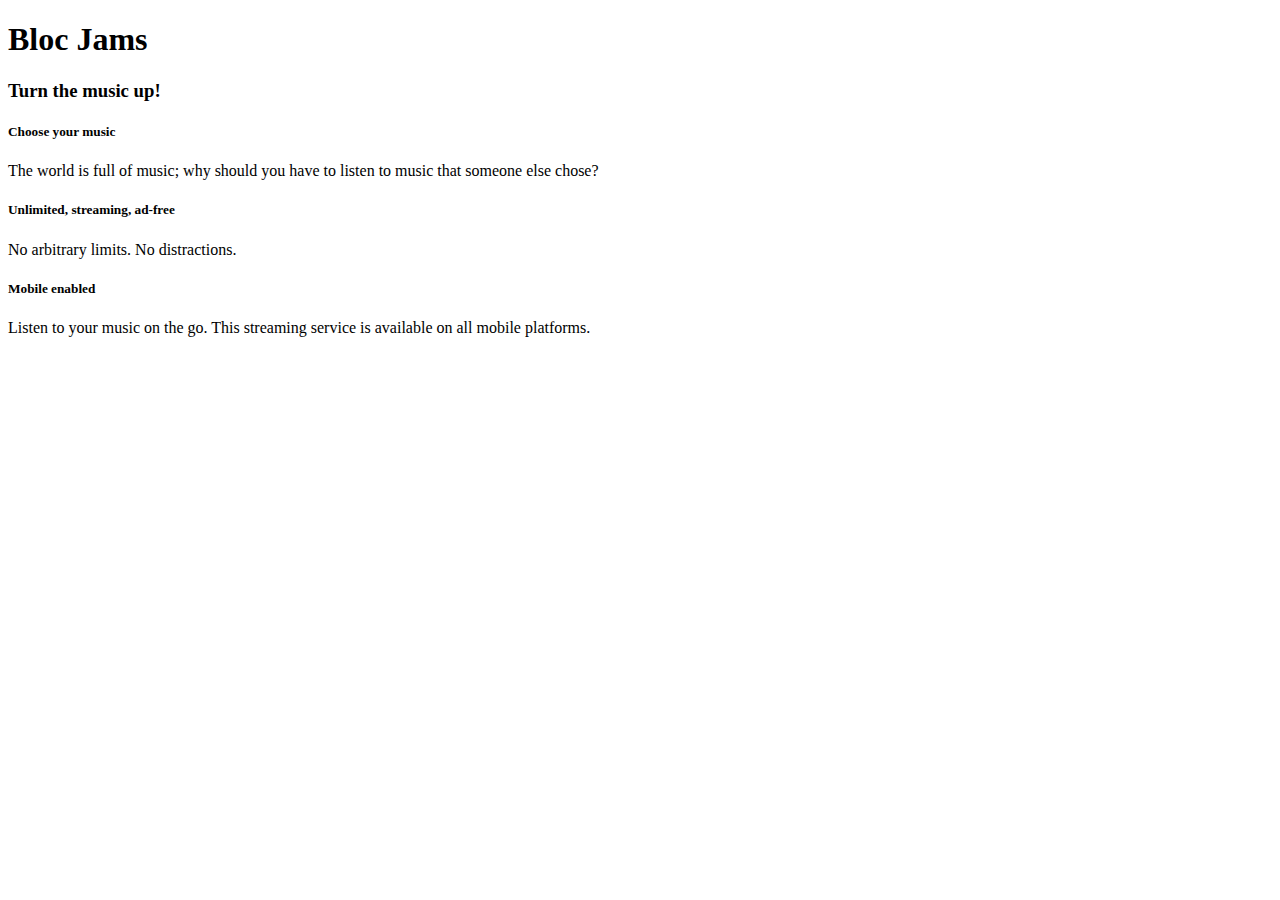
==== index.html @ e2db45c7 "Checkpoint 6" ====
<!DOCTYPE html>
 <html>
     <head>
         <title>Bloc Jams</title>
     </head>
     <body>
         <nav> <!-- navigation bar -->
         </nav>
         <section> <!-- hero content -->
             <h1>Bloc Jams</h1>
             <h3>Turn the music up!</h3>
         </section>
         <section> <!-- selling points -->
             <div>
                 <h5>Choose your music</h5>
                 <p>The world is full of music; why should you have to listen to music that someone else chose?</p>
             </div>
             <div>
                 <h5>Unlimited, streaming, ad-free</h5>
                 <p>No arbitrary limits. No distractions.</p>
             </div>
             <div>
                 <h5>Mobile enabled</h5>
                 <p>Listen to your music on the go. This streaming service is available on all mobile platforms.</p>
             </div>
         </section>
     </body>
 </html>
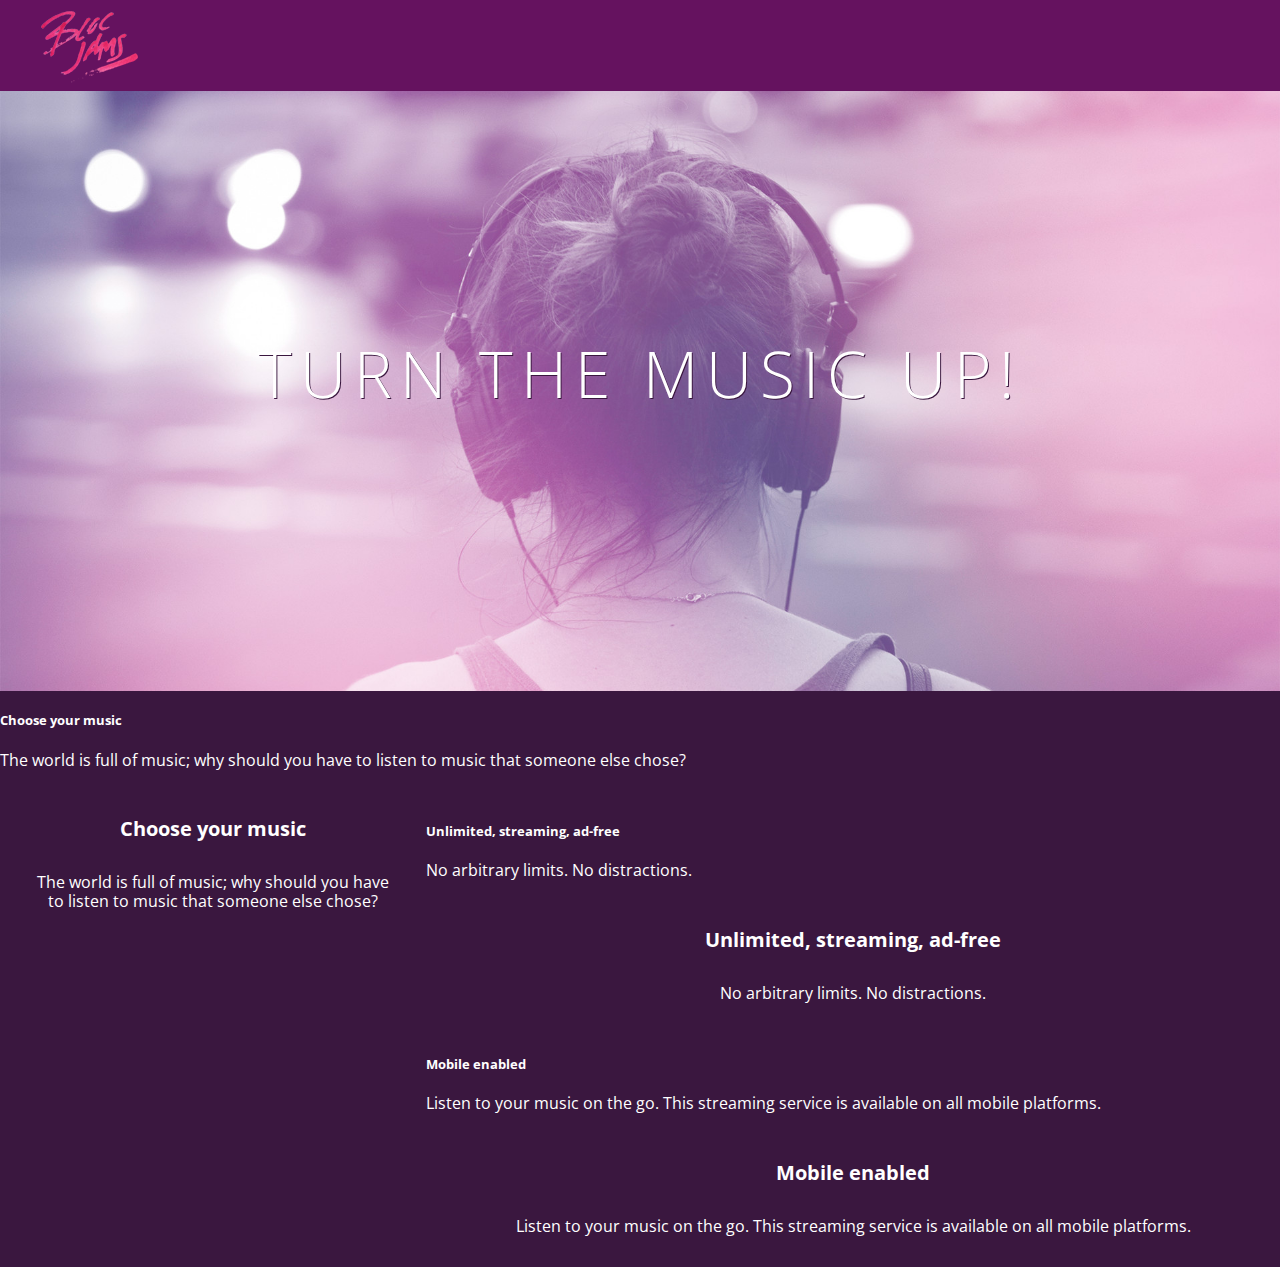
==== commit f6f3431d: "Progress" ====
--- a/index.html
+++ b/index.html
@@ -1,4 +1,25 @@
-<!DOCTYPE html>
+<head>
+    <title>Bloc Jams</title>
+    <link rel="stylesheet" type="text/css" href="styles/normalize.css">
+</head>
+
+<head>
+    <title>Bloc Jams</title>
+    <link rel="stylesheet" type="text/css" href="http://fonts.googleapis.com/css?family=Open+Sans:400,800,600,700,300">
+    <link rel="stylesheet" type="text/css" href="http://code.ionicframework.com/ionicons/2.0.1/css/ionicons.min.css">
+    <link rel="stylesheet" type="text/css" href="styles/normalize.css">
+    <link rel="stylesheet" type="text/css" href="styles/main.css">
+</head>
+
+</head>
+     <body>
+     <body class="landing">
+         <nav> <!-- nav bar -->
+         <nav class="navbar"> <!-- nav bar -->
+             <img src="assets/images/bloc_jams_logo.png" alt="bloc jams logo" class="logo">
+         </nav>
+
+
  <html>
      <head>
          <title>Bloc Jams</title>
@@ -7,22 +28,42 @@
          <nav> <!-- navigation bar -->
          </nav>
          <section> <!-- hero content -->
-             <h1>Bloc Jams</h1>
-             <h3>Turn the music up!</h3>
+         <section class="hero-content"> <!-- hero content -->
+             <h1 class="hero-title">Turn the music up!</h1>
          </section>
          <section> <!-- selling points -->
-             <div>
-                 <h5>Choose your music</h5>
-                 <p>The world is full of music; why should you have to listen to music that someone else chose?</p>
-             </div>
-             <div>
-                 <h5>Unlimited, streaming, ad-free</h5>
-                 <p>No arbitrary limits. No distractions.</p>
-             </div>
-             <div>
-                 <h5>Mobile enabled</h5>
-                 <p>Listen to your music on the go. This streaming service is available on all mobile platforms.</p>
-             </div>
-         </section>
+           <div>
+               <h5>Choose your music</h5>
+               <p>The world is full of music; why should you have to listen to music that someone else chose?</p>
+       <section class="selling-points"> <!-- selling points -->
+           <div class="point">
+               <span class="ion-music-note"></span>
+               <h5 class="point-title">Choose your music</h5>
+               <p class="point-description">The world is full of music; why should you have to listen to music that someone else chose?</p>
+           </div>
+           <div>
+               <h5>Unlimited, streaming, ad-free</h5>
+               <p>No arbitrary limits. No distractions.</p>
+           <div class="point">
+               <span class="ion-radio-waves"></span>
+               <h5 class="point-title">Unlimited, streaming, ad-free</h5>
+               <p class="point-description">No arbitrary limits. No distractions.</p>
+           </div>
+           <div>
+               <h5>Mobile enabled</h5>
+               <p>Listen to your music on the go. This streaming service is available on all mobile platforms.</p>
+           <div class="point">
+               <span class="ion-iphone"></span>
+               <h5 class="point-title">Mobile enabled</h5>
+               <p class="point-description">Listen to your music on the go. This streaming service is available on all mobile platforms.</p>
+           </div>
+         </div>
      </body>
- </html>
+     <head>
+         <title>Bloc Jams</title>
+         <meta name="viewport" content="width=device-width, initial-scale=1">
+         <link rel="stylesheet" type="text/css" href="http://fonts.googleapis.com/css?family=Open+Sans:400,800,600,700,300">
+         <link rel="stylesheet" type="text/css" href="http://code.ionicframework.com/ionicons/2.0.1/css/ionicons.min.css">
+         <link rel="stylesheet" type="text/css" href="styles/normalize.css">
+         <link rel="stylesheet" type="text/css" href="styles/main.css">
+     </head>
--- a/styles/main.css
+++ b/styles/main.css
@@ -0,0 +1,82 @@
+*, *::before, *::after {
+    -moz-box-sizing: border-box;
+    -webkit-box-sizing: border-box;
+    box-sizing: border-box;
+}
+html {
+     height: 100%; /* makes sure our HTML takes up 100% of the browser window */
+     font-size: 100%;
+ }
+
+ body {
+     font-family: 'Open Sans'; /* sets our font to the "Open Sans" typeface */
+     color: white;             /* sets the text color to white */
+     min-height: 100%;         /* says the height of the body must be, at minimum, 100% of the window */
+ }
+
+ body.landing {
+     background-color: rgb(58,23,63); /* sets the background color to an RGB value (see below) */
+ }
+ body.landing {
+      background-color: rgb(58,23,63);
+  }
+
+  .navbar {
+      padding: 0.5rem;
+      background-color: rgb(101,18,95);
+  }
+
+  .navbar .logo {
+      position: relative; /* positioning will be explained in a resource */
+      left: 2rem;
+  }
+  .hero-content {
+       position: relative; /* positioning will be explained in a resource */
+       min-height: 600px;  /* hero content element must be _at least_ 600 pixels */
+       background-image: url(../assets/images/bloc_jams_bg.jpg);
+       background-repeat: no-repeat;
+       background-position: center center;
+       background-size: cover;
+   }
+   .hero-content .hero-title {
+       position: absolute;             /* positioning will be explained in a resource */
+       top: 40%;                       /* positioning will be explained in a resource */
+       -webkit-transform: translateY(-50%);
+       -moz-transform: translateY(-50%);
+       -ms-transform: translateY(-50%);
+       transform: translateY(-50%);
+       width: 100%;                    /* makes sure the title inhabits the full width of its container */
+       text-align: center;             /* aligns text in the horizontal center of the element */
+       font-size: 4rem;                /* specifies the size of the font in root em units */
+       font-weight: 300;               /* makes the font thinner or lighter weight */
+       text-transform: uppercase;      /* transforms the text to be all uppercase lettering */
+       letter-spacing: 0.5rem;         /* puts 0.5 root ems worth of space between each letter */
+       text-shadow: 1px 1px 0px rgb(58,23,63); /* creates a shadow underneath the text for readability over the image */
+   }
+   .selling-points {
+       position: relative;
+       display: table;
+       width: 100%;
+       -webkit-box-sizing: border-box;
+       -moz-box-sizing: border-box;
+       box-sizing: border-box; /* we'll explain this in a resource */
+   }
+
+   .point {
+       display: table-cell;
+       position: relative;
+       width: 33.3%;
+       padding: 2rem;
+       text-align: center;
+   }
+
+   .point .point-title {
+       font-size: 1.25rem;
+   }
+
+   .ion-music-note,
+   .ion-radio-waves,
+   .ion-iphone {
+       color: rgb(233,50,117);
+       font-size: 5rem;
+   }
--- a/styles/main.css
+++ b/styles/main.css
@@ -0,0 +1,82 @@
+*, *::before, *::after {
+    -moz-box-sizing: border-box;
+    -webkit-box-sizing: border-box;
+    box-sizing: border-box;
+}
+html {
+     height: 100%; /* makes sure our HTML takes up 100% of the browser window */
+     font-size: 100%;
+ }
+
+ body {
+     font-family: 'Open Sans'; /* sets our font to the "Open Sans" typeface */
+     color: white;             /* sets the text color to white */
+     min-height: 100%;         /* says the height of the body must be, at minimum, 100% of the window */
+ }
+
+ body.landing {
+     background-color: rgb(58,23,63); /* sets the background color to an RGB value (see below) */
+ }
+ body.landing {
+      background-color: rgb(58,23,63);
+  }
+
+  .navbar {
+      padding: 0.5rem;
+      background-color: rgb(101,18,95);
+  }
+
+  .navbar .logo {
+      position: relative; /* positioning will be explained in a resource */
+      left: 2rem;
+  }
+  .hero-content {
+       position: relative; /* positioning will be explained in a resource */
+       min-height: 600px;  /* hero content element must be _at least_ 600 pixels */
+       background-image: url(../assets/images/bloc_jams_bg.jpg);
+       background-repeat: no-repeat;
+       background-position: center center;
+       background-size: cover;
+   }
+   .hero-content .hero-title {
+       position: absolute;             /* positioning will be explained in a resource */
+       top: 40%;                       /* positioning will be explained in a resource */
+       -webkit-transform: translateY(-50%);
+       -moz-transform: translateY(-50%);
+       -ms-transform: translateY(-50%);
+       transform: translateY(-50%);
+       width: 100%;                    /* makes sure the title inhabits the full width of its container */
+       text-align: center;             /* aligns text in the horizontal center of the element */
+       font-size: 4rem;                /* specifies the size of the font in root em units */
+       font-weight: 300;               /* makes the font thinner or lighter weight */
+       text-transform: uppercase;      /* transforms the text to be all uppercase lettering */
+       letter-spacing: 0.5rem;         /* puts 0.5 root ems worth of space between each letter */
+       text-shadow: 1px 1px 0px rgb(58,23,63); /* creates a shadow underneath the text for readability over the image */
+   }
+   .selling-points {
+       position: relative;
+       display: table;
+       width: 100%;
+       -webkit-box-sizing: border-box;
+       -moz-box-sizing: border-box;
+       box-sizing: border-box; /* we'll explain this in a resource */
+   }
+
+   .point {
+       display: table-cell;
+       position: relative;
+       width: 33.3%;
+       padding: 2rem;
+       text-align: center;
+   }
+
+   .point .point-title {
+       font-size: 1.25rem;
+   }
+
+   .ion-music-note,
+   .ion-radio-waves,
+   .ion-iphone {
+       color: rgb(233,50,117);
+       font-size: 5rem;
+   }
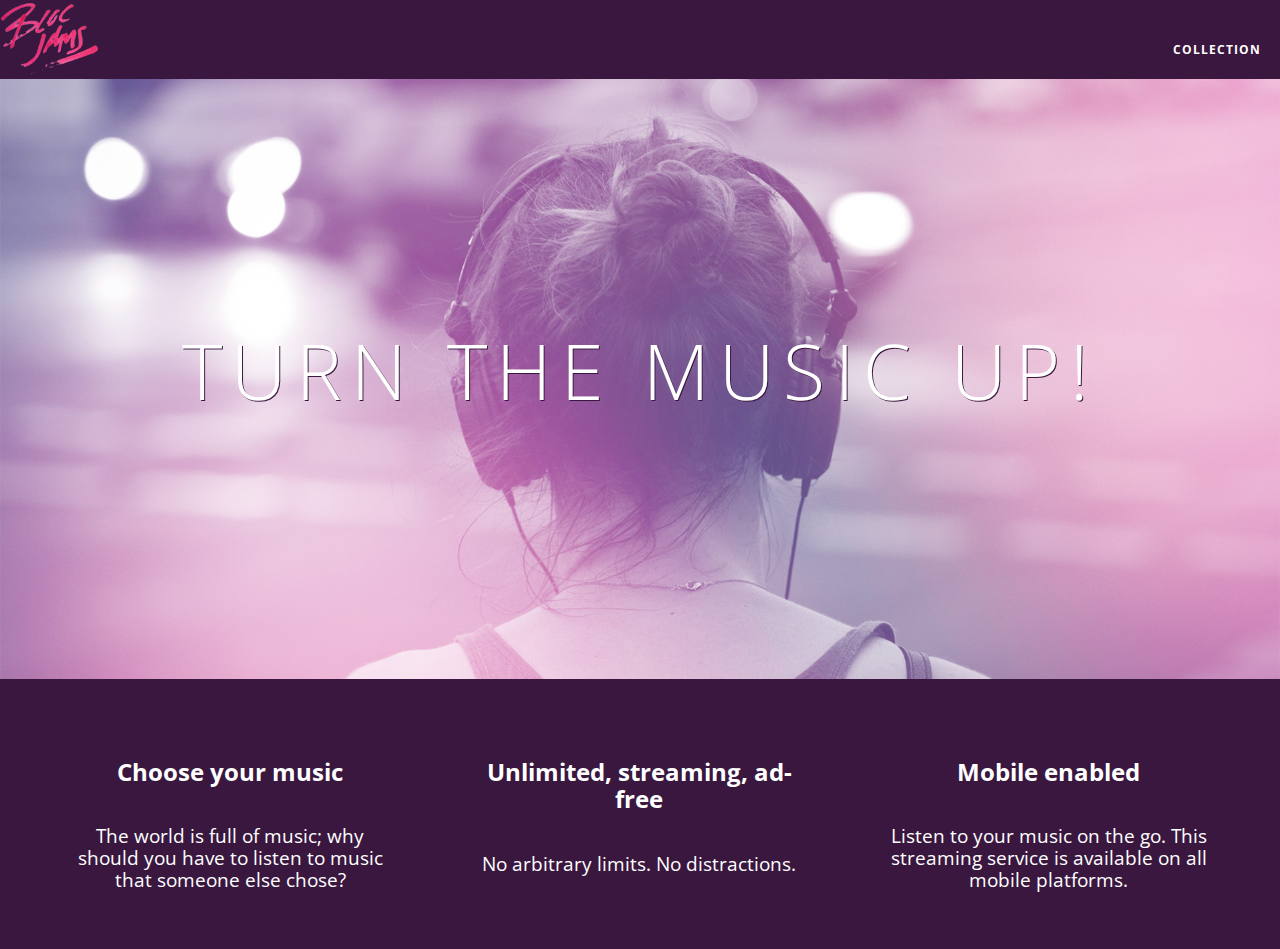
==== commit 7f6bdeaa: "Assignment 9 completed" ====
--- a/index.html
+++ b/index.html
@@ -1,69 +1,49 @@
-<head>
-    <title>Bloc Jams</title>
-    <link rel="stylesheet" type="text/css" href="styles/normalize.css">
-</head>
+<!DOCTYPE html>
+<html>
+    <head>
+        <title>Bloc Jams</title>
+    </head>
+    <body class="landing">
+        <nav class="navbar"> <!-- nav bar -->
+            <a href="index.html" class="logo">
+                <img src="assets/images/bloc_jams_logo.png" alt="bloc jams logo">
+            </a>
+            <div class="links-container">
+                <a href="collection.html" class="navbar-link">collection</a>
+            </div>
+        </nav>
+        <section class="hero-content"> <!-- hero content -->
+            <h1 class="hero-title">Turn the music up!</h1>
+        </section>
+        <section class="selling-points container"> <!-- selling points -->
+            <div class="point column third">
+                <span class="ion-music-note"></span>
+                <h5 class="point-title">Choose your music</h5>
+                <p class="point-description">The world is full of music; why should you have to listen to music that someone else chose?</p>
+            </div>
+            <div class="point column third">
+                <span class="ion-radio-waves"></span>
+                <h5 class="point-title">Unlimited, streaming, ad-free</h5>
+                <p class="point-description">No arbitrary limits. No distractions.</p>
+            </div>
+            <div class="point column third">
+                <span class="ion-iphone"></span>
+                <h5 class="point-title">Mobile enabled</h5>
+                <p class="point-description">Listen to your music on the go. This streaming service is available on all mobile platforms.</p>
+            </div>
+        </section>
+    </body>
+</html>
+
+
+
 
 <head>
     <title>Bloc Jams</title>
+    <meta name="viewport" content="width=device-width, initial-scale=1">
     <link rel="stylesheet" type="text/css" href="http://fonts.googleapis.com/css?family=Open+Sans:400,800,600,700,300">
     <link rel="stylesheet" type="text/css" href="http://code.ionicframework.com/ionicons/2.0.1/css/ionicons.min.css">
     <link rel="stylesheet" type="text/css" href="styles/normalize.css">
     <link rel="stylesheet" type="text/css" href="styles/main.css">
+    <link rel="stylesheet" type="text/css" href="styles/landing.css">
 </head>
-
-</head>
-     <body>
-     <body class="landing">
-         <nav> <!-- nav bar -->
-         <nav class="navbar"> <!-- nav bar -->
-             <img src="assets/images/bloc_jams_logo.png" alt="bloc jams logo" class="logo">
-         </nav>
-
-
- <html>
-     <head>
-         <title>Bloc Jams</title>
-     </head>
-     <body>
-         <nav> <!-- navigation bar -->
-         </nav>
-         <section> <!-- hero content -->
-         <section class="hero-content"> <!-- hero content -->
-             <h1 class="hero-title">Turn the music up!</h1>
-         </section>
-         <section> <!-- selling points -->
-           <div>
-               <h5>Choose your music</h5>
-               <p>The world is full of music; why should you have to listen to music that someone else chose?</p>
-       <section class="selling-points"> <!-- selling points -->
-           <div class="point">
-               <span class="ion-music-note"></span>
-               <h5 class="point-title">Choose your music</h5>
-               <p class="point-description">The world is full of music; why should you have to listen to music that someone else chose?</p>
-           </div>
-           <div>
-               <h5>Unlimited, streaming, ad-free</h5>
-               <p>No arbitrary limits. No distractions.</p>
-           <div class="point">
-               <span class="ion-radio-waves"></span>
-               <h5 class="point-title">Unlimited, streaming, ad-free</h5>
-               <p class="point-description">No arbitrary limits. No distractions.</p>
-           </div>
-           <div>
-               <h5>Mobile enabled</h5>
-               <p>Listen to your music on the go. This streaming service is available on all mobile platforms.</p>
-           <div class="point">
-               <span class="ion-iphone"></span>
-               <h5 class="point-title">Mobile enabled</h5>
-               <p class="point-description">Listen to your music on the go. This streaming service is available on all mobile platforms.</p>
-           </div>
-         </div>
-     </body>
-     <head>
-         <title>Bloc Jams</title>
-         <meta name="viewport" content="width=device-width, initial-scale=1">
-         <link rel="stylesheet" type="text/css" href="http://fonts.googleapis.com/css?family=Open+Sans:400,800,600,700,300">
-         <link rel="stylesheet" type="text/css" href="http://code.ionicframework.com/ionicons/2.0.1/css/ionicons.min.css">
-         <link rel="stylesheet" type="text/css" href="styles/normalize.css">
-         <link rel="stylesheet" type="text/css" href="styles/main.css">
-     </head>
--- a/styles/main.css
+++ b/styles/main.css
@@ -4,79 +4,151 @@
     box-sizing: border-box;
 }
 html {
-     height: 100%; /* makes sure our HTML takes up 100% of the browser window */
-     font-size: 100%;
+    height: 100%; /* makes sure our HTML takes up 100% of the browser window */
+    font-size: 100%;
+}
+
+body {
+    font-family: 'Open Sans'; /* sets our font to the "Open Sans" typeface */
+    color: white;             /* sets the text color to white */
+    min-height: 100%;         /* says the height of the body must be, at minimum, 100% of the window */
+}
+
+body.landing {
+    background-color: rgb(58,23,63); /* sets the background color to an RGB value (see below) */
+}
+
+.navbar
+    position: relative;
+    padding: 0.5rem;
+    /* #1 */
+    background-color: rgba(101,18,95,0.5);
+    /* #2 */
+    z-index: 1;
  }
 
- body {
-     font-family: 'Open Sans'; /* sets our font to the "Open Sans" typeface */
-     color: white;             /* sets the text color to white */
-     min-height: 100%;         /* says the height of the body must be, at minimum, 100% of the window */
+ .navbar .logo {
+     position: relative; /* positioning will be explained in a resource */
+     left: 2rem;
+     cursor: pointer;  /* produces the finger-pointer icon when you hover over the logo */
+}
+
+.navbar .links-container {
+    display: table;
+    position: absolute;
+    top: 0;
+    right: 0;
+    height: 100px;
+    color: white;
+    /* #3 */
+    text-decoration: none;
+}
+
+.links-container .navbar-link {
+    display: table-cell;
+    position: relative;
+    height: 100%;
+    padding-left: 1rem;
+    padding-right: 1rem;
+    /* #4 */
+    vertical-align: middle;
+     color: white;
+     font-size: 0.625rem;
+     letter-spacing: 0.05rem;
+     font-weight: 700;
+     text-transform: uppercase;
+     /* #3 */
+     text-decoration: none;
+     cursor: pointer;
+ }
+  /* #5 */
+.links-container .navbar-link:hover {
+     color: rgb(233,50,117);
+}
+
+.links-container .navbar-link:active {
+     background-color: white;
+}
+
+ }
+ .hero-content {
+     position: relative; /* positioning will be explained in a resource */
+     min-height: 600px;  /* hero content element must be _at least_ 600 pixels */
+     background-image: url(../assets/images/bloc_jams_bg.jpg);
+     background-repeat: no-repeat;
+     background-position: center center;
+     background-size: cover;
  }
 
- body.landing {
-     background-color: rgb(58,23,63); /* sets the background color to an RGB value (see below) */
- }
- body.landing {
-      background-color: rgb(58,23,63);
-  }
+ .hero-content .hero-title {
+    position: absolute;             /* positioning will be explained in a resource */
+    top: 40%;                       /* positioning will be explained in a resource */
+    -webkit-transform: translateY(-50%);
+    -moz-transform: translateY(-50%);
+    -ms-transform: translateY(-50%);
+    transform: translateY(-50%);
+    width: 100%;                    /* makes sure the title inhabits the full width of its container */
+    text-align: center;             /* aligns text in the horizontal center of the element */
+    font-size: 4rem;                /* specifies the size of the font in root em units */
+    font-weight: 300;               /* makes the font thinner or lighter weight */
+    text-transform: uppercase;      /* transforms the text to be all uppercase lettering */
+    letter-spacing: 0.5rem;         /* puts 0.5 root ems worth of space between each letter */
+    text-shadow: 1px 1px 0px rgb(58,23,63); /* creates a shadow underneath the text for readability over the image */
+}
+.selling-points {
+    position: relative;
+    display: table;
+    width: 100%;
+    -webkit-box-sizing: border-box;
+    -moz-box-sizing: border-box;
+    box-sizing: border-box; /* we'll explain this in a resource */
+}
 
-  .navbar {
-      padding: 0.5rem;
-      background-color: rgb(101,18,95);
-  }
+.point {
+    display: table-cell;
+    position: relative;
+    width: 33.3%;
+    padding: 2rem;
+    text-align: center;
+}
 
-  .navbar .logo {
-      position: relative; /* positioning will be explained in a resource */
-      left: 2rem;
-  }
-  .hero-content {
-       position: relative; /* positioning will be explained in a resource */
-       min-height: 600px;  /* hero content element must be _at least_ 600 pixels */
-       background-image: url(../assets/images/bloc_jams_bg.jpg);
-       background-repeat: no-repeat;
-       background-position: center center;
-       background-size: cover;
-   }
-   .hero-content .hero-title {
-       position: absolute;             /* positioning will be explained in a resource */
-       top: 40%;                       /* positioning will be explained in a resource */
-       -webkit-transform: translateY(-50%);
-       -moz-transform: translateY(-50%);
-       -ms-transform: translateY(-50%);
-       transform: translateY(-50%);
-       width: 100%;                    /* makes sure the title inhabits the full width of its container */
-       text-align: center;             /* aligns text in the horizontal center of the element */
-       font-size: 4rem;                /* specifies the size of the font in root em units */
-       font-weight: 300;               /* makes the font thinner or lighter weight */
-       text-transform: uppercase;      /* transforms the text to be all uppercase lettering */
-       letter-spacing: 0.5rem;         /* puts 0.5 root ems worth of space between each letter */
-       text-shadow: 1px 1px 0px rgb(58,23,63); /* creates a shadow underneath the text for readability over the image */
-   }
-   .selling-points {
-       position: relative;
-       display: table;
-       width: 100%;
-       -webkit-box-sizing: border-box;
-       -moz-box-sizing: border-box;
-       box-sizing: border-box; /* we'll explain this in a resource */
-   }
+.point .point-title {
+    font-size: 1.25rem;
+}
 
-   .point {
-       display: table-cell;
-       position: relative;
-       width: 33.3%;
-       padding: 2rem;
-       text-align: center;
-   }
+.ion-music-note,
+.ion-radio-waves,
+.ion-iphone {
+    color: rgb(233,50,117);
+    font-size: 5rem;
+}
 
-   .point .point-title {
-       font-size: 1.25rem;
-   }
+.container {
+    margin: 0 auto;
+    max-width: 64rem;
+}
 
-   .ion-music-note,
-   .ion-radio-waves,
-   .ion-iphone {
-       color: rgb(233,50,117);
-       font-size: 5rem;
-   }
+/* Medium and small screens (640px) */
+@media (min-width: 640px) {
+    html { font-size: 112%; }
+  /* Style information will go here */
+
+    .column {
+        float: left;
+        padding-left: 1rem;
+        padding-right: 1rem;
+    }
+
+    .column.full { width: 100%; }
+    .column.two-thirds { width: 66.7%; }
+    .column.half { width: 50%; }
+    .column.third { width: 33.3%; }
+    .column.fourth { width: 25%; }
+    .column.flow-opposite { float: right; }
+}
+
+/* Large screens (1024px) */
+@media (min-width: 1024px) {
+    html { font-size: 120%; }
+  /* Style information will go here */
+}
--- a/styles/landing.css
+++ b/styles/landing.css
@@ -0,0 +1,48 @@
+body.landing {
+    background-color: rgb(58,23,63);
+}
+
+.hero-content {
+    position: relative;
+    min-height: 600px;
+    background-image: url(../assets/images/bloc_jams_bg.jpg);
+    background-repeat: no-repeat;
+    background-position: center center;
+    background-size: cover;
+}
+
+.hero-content .hero-title {
+    position: absolute;
+    top: 40%;
+    -webkit-transform: translateY(-50%);
+    -moz-transform: translateY(-50%);
+    transform: translateY(-50%);
+    width: 100%;
+    text-align: center;
+    font-size: 4rem;
+    font-weight: 300;
+    text-transform: uppercase;
+    letter-spacing: 0.5rem;
+    text-shadow: 1px 1px 0px rgb(58,23,63);
+}
+
+.selling-points {
+    position: relative;
+}
+
+.point {
+    position: relative;
+    padding: 2rem;
+    text-align: center;
+}
+
+.point .point-title {
+    font-size: 1.25rem;
+}
+
+.ion-music-note,
+.ion-radio-waves,
+.ion-iphone {
+    color: rgb(233,50,117);
+    font-size: 5rem;
+}
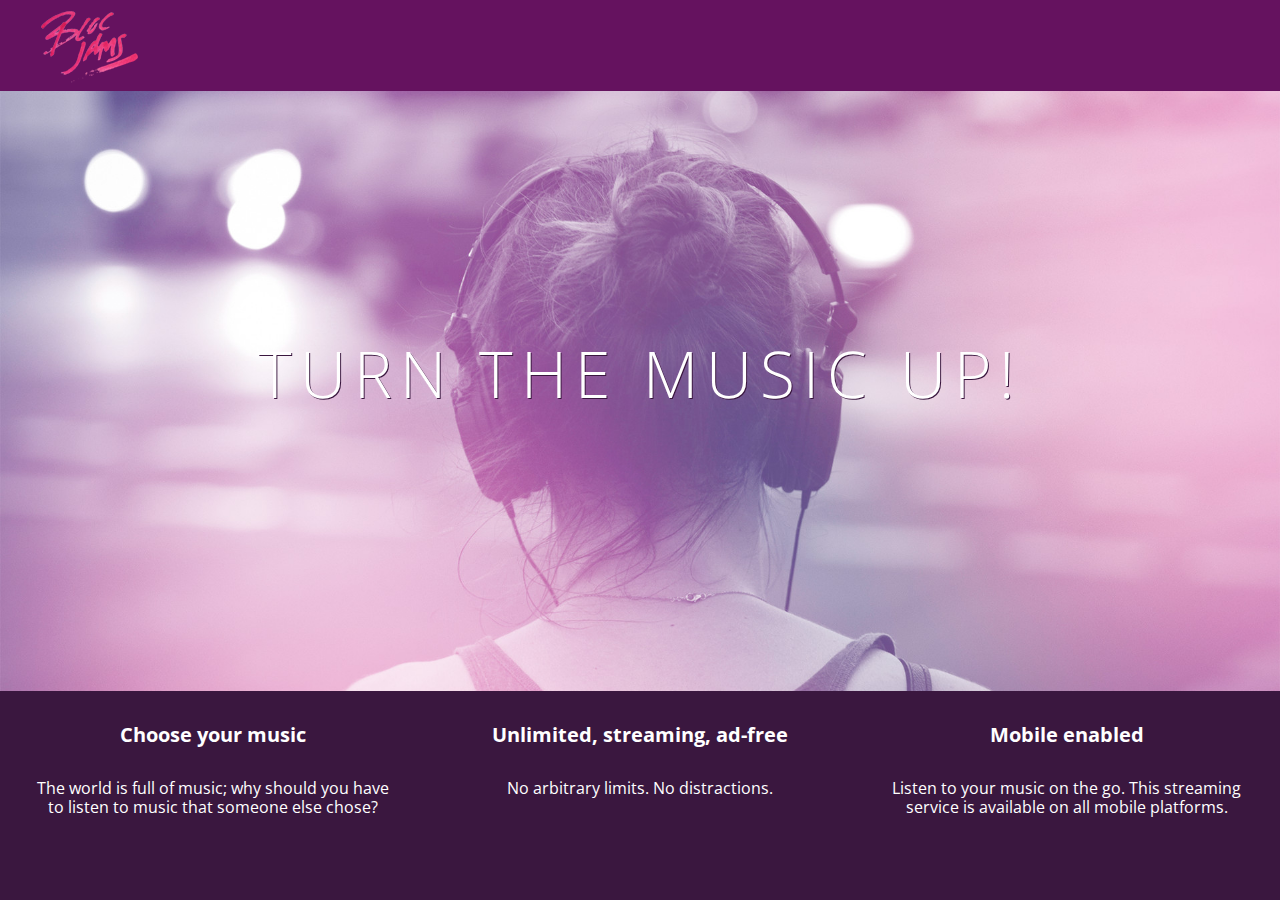
==== commit 3a7f69d2: "checkpoint  7 completed" ====
--- a/index.html
+++ b/index.html
@@ -1,49 +1,54 @@
-<!DOCTYPE html>
-<html>
-    <head>
-        <title>Bloc Jams</title>
-    </head>
-    <body class="landing">
-        <nav class="navbar"> <!-- nav bar -->
-            <a href="index.html" class="logo">
-                <img src="assets/images/bloc_jams_logo.png" alt="bloc jams logo">
-            </a>
-            <div class="links-container">
-                <a href="collection.html" class="navbar-link">collection</a>
-            </div>
-        </nav>
-        <section class="hero-content"> <!-- hero content -->
-            <h1 class="hero-title">Turn the music up!</h1>
-        </section>
-        <section class="selling-points container"> <!-- selling points -->
-            <div class="point column third">
-                <span class="ion-music-note"></span>
-                <h5 class="point-title">Choose your music</h5>
-                <p class="point-description">The world is full of music; why should you have to listen to music that someone else chose?</p>
-            </div>
-            <div class="point column third">
-                <span class="ion-radio-waves"></span>
-                <h5 class="point-title">Unlimited, streaming, ad-free</h5>
-                <p class="point-description">No arbitrary limits. No distractions.</p>
-            </div>
-            <div class="point column third">
-                <span class="ion-iphone"></span>
-                <h5 class="point-title">Mobile enabled</h5>
-                <p class="point-description">Listen to your music on the go. This streaming service is available on all mobile platforms.</p>
-            </div>
-        </section>
-    </body>
-</html>
-
-
-
+<head>
+    <title>Bloc Jams</title>
+    <link rel="stylesheet" type="text/css" href="styles/normalize.css">
+</head>
 
 <head>
     <title>Bloc Jams</title>
-    <meta name="viewport" content="width=device-width, initial-scale=1">
     <link rel="stylesheet" type="text/css" href="http://fonts.googleapis.com/css?family=Open+Sans:400,800,600,700,300">
     <link rel="stylesheet" type="text/css" href="http://code.ionicframework.com/ionicons/2.0.1/css/ionicons.min.css">
     <link rel="stylesheet" type="text/css" href="styles/normalize.css">
     <link rel="stylesheet" type="text/css" href="styles/main.css">
-    <link rel="stylesheet" type="text/css" href="styles/landing.css">
 </head>
+<body class="landing">
+    <nav class="navbar"> <!-- nav bar -->
+        <img src="assets/images/bloc_jams_logo.png" alt="bloc jams logo" class="logo">
+    </nav>
+
+
+ <html>
+     <head>
+         <title>Bloc Jams</title>
+     </head>
+     <body>
+         <nav> <!-- navigation bar -->
+         </nav>
+         <section class="hero-content"> <!-- hero content -->
+             <h1 class="hero-title">Turn the music up!</h1>
+         </section>
+         <section class="selling-points"> <!-- selling points -->
+             <div class="point">
+                 <span class="ion-music-note"></span>
+                 <h5 class="point-title">Choose your music</h5>
+                 <p class="point-description">The world is full of music; why should you have to listen to music that someone else chose?</p>
+             </div>
+             <div class="point">
+                 <span class="ion-radio-waves"></span>
+                 <h5 class="point-title">Unlimited, streaming, ad-free</h5>
+                 <p class="point-description">No arbitrary limits. No distractions.</p>
+             </div>
+             <div class="point">
+                 <span class="ion-iphone"></span>
+                 <h5 class="point-title">Mobile enabled</h5>
+                 <p class="point-description">Listen to your music on the go. This streaming service is available on all mobile platforms.</p>
+             </div>
+         </div>
+     </body>
+     <head>
+         <title>Bloc Jams</title>
+         <meta name="viewport" content="width=device-width, initial-scale=1">
+         <link rel="stylesheet" type="text/css" href="http://fonts.googleapis.com/css?family=Open+Sans:400,800,600,700,300">
+         <link rel="stylesheet" type="text/css" href="http://code.ionicframework.com/ionicons/2.0.1/css/ionicons.min.css">
+         <link rel="stylesheet" type="text/css" href="styles/normalize.css">
+         <link rel="stylesheet" type="text/css" href="styles/main.css">
+     </head>
--- a/styles/main.css
+++ b/styles/main.css
@@ -4,151 +4,84 @@
     box-sizing: border-box;
 }
 html {
-    height: 100%; /* makes sure our HTML takes up 100% of the browser window */
-    font-size: 100%;
-}
-
-body {
-    font-family: 'Open Sans'; /* sets our font to the "Open Sans" typeface */
-    color: white;             /* sets the text color to white */
-    min-height: 100%;         /* says the height of the body must be, at minimum, 100% of the window */
-}
-
-body.landing {
-    background-color: rgb(58,23,63); /* sets the background color to an RGB value (see below) */
-}
-
-.navbar
-    position: relative;
-    padding: 0.5rem;
-    /* #1 */
-    background-color: rgba(101,18,95,0.5);
-    /* #2 */
-    z-index: 1;
+     height: 100%; /* makes sure our HTML takes up 100% of the browser window */
+     font-size: 100%;
  }
 
- .navbar .logo {
-     position: relative; /* positioning will be explained in a resource */
-     left: 2rem;
-     cursor: pointer;  /* produces the finger-pointer icon when you hover over the logo */
-}
-
-.navbar .links-container {
-    display: table;
-    position: absolute;
-    top: 0;
-    right: 0;
-    height: 100px;
-    color: white;
-    /* #3 */
-    text-decoration: none;
-}
-
-.links-container .navbar-link {
-    display: table-cell;
-    position: relative;
-    height: 100%;
-    padding-left: 1rem;
-    padding-right: 1rem;
-    /* #4 */
-    vertical-align: middle;
-     color: white;
-     font-size: 0.625rem;
-     letter-spacing: 0.05rem;
-     font-weight: 700;
-     text-transform: uppercase;
-     /* #3 */
-     text-decoration: none;
-     cursor: pointer;
- }
-  /* #5 */
-.links-container .navbar-link:hover {
-     color: rgb(233,50,117);
-}
-
-.links-container .navbar-link:active {
-     background-color: white;
-}
-
- }
- .hero-content {
-     position: relative; /* positioning will be explained in a resource */
-     min-height: 600px;  /* hero content element must be _at least_ 600 pixels */
-     background-image: url(../assets/images/bloc_jams_bg.jpg);
-     background-repeat: no-repeat;
-     background-position: center center;
-     background-size: cover;
+ body {
+     font-family: 'Open Sans'; /* sets our font to the "Open Sans" typeface */
+     color: white;             /* sets the text color to white */
+     min-height: 100%;         /* says the height of the body must be, at minimum, 100% of the window */
  }
 
- .hero-content .hero-title {
-    position: absolute;             /* positioning will be explained in a resource */
-    top: 40%;                       /* positioning will be explained in a resource */
-    -webkit-transform: translateY(-50%);
-    -moz-transform: translateY(-50%);
-    -ms-transform: translateY(-50%);
-    transform: translateY(-50%);
-    width: 100%;                    /* makes sure the title inhabits the full width of its container */
-    text-align: center;             /* aligns text in the horizontal center of the element */
-    font-size: 4rem;                /* specifies the size of the font in root em units */
-    font-weight: 300;               /* makes the font thinner or lighter weight */
-    text-transform: uppercase;      /* transforms the text to be all uppercase lettering */
-    letter-spacing: 0.5rem;         /* puts 0.5 root ems worth of space between each letter */
-    text-shadow: 1px 1px 0px rgb(58,23,63); /* creates a shadow underneath the text for readability over the image */
-}
-.selling-points {
-    position: relative;
-    display: table;
-    width: 100%;
-    -webkit-box-sizing: border-box;
-    -moz-box-sizing: border-box;
-    box-sizing: border-box; /* we'll explain this in a resource */
-}
+ body.landing {
+     background-color: rgb(58,23,63); /* sets the background color to an RGB value (see below) */
+ }
 
-.point {
-    display: table-cell;
-    position: relative;
-    width: 33.3%;
-    padding: 2rem;
-    text-align: center;
-}
+  .navbar {
+      padding: 0.5rem;
+      background-color: rgb(101,18,95);
+  }
 
-.point .point-title {
-    font-size: 1.25rem;
-}
+  .navbar .logo {
+      position: relative; /* positioning will be explained in a resource */
+      left: 2rem;
+  }
+  .hero-content {
+      position: relative; /* positioning will be explained in a resource */
+      min-height: 600px;  /* hero content element must be _at least_ 600 pixels */
+      background-image: url(../assets/images/bloc_jams_bg.jpg);
+      background-repeat: no-repeat;
+      background-position: center center;
+      background-size: cover;
+   }
+   .hero-content .hero-title {
+       position: absolute;             /* positioning will be explained in a resource */
+       top: 40%;                       /* positioning will be explained in a resource */
+       -webkit-transform: translateY(-50%);
+       -moz-transform: translateY(-50%);
+       -ms-transform: translateY(-50%);
+       transform: translateY(-50%);
+       width: 100%;                    /* makes sure the title inhabits the full width of its container */
+       text-align: center;             /* aligns text in the horizontal center of the element */
+       font-size: 4rem;                /* specifies the size of the font in root em units */
+       font-weight: 300;               /* makes the font thinner or lighter weight */
+       text-transform: uppercase;      /* transforms the text to be all uppercase lettering */
+       letter-spacing: 0.5rem;         /* puts 0.5 root ems worth of space between each letter */
+       text-shadow: 1px 1px 0px rgb(58,23,63); /* creates a shadow underneath the text for readability over the image */
+   }
+   .selling-points {
+       position: relative;
+       display: table;
+       width: 100%;
+       -webkit-box-sizing: border-box;
+       -moz-box-sizing: border-box;
+       box-sizing: border-box; /* we'll explain this in a resource */
+   }
 
-.ion-music-note,
-.ion-radio-waves,
-.ion-iphone {
-    color: rgb(233,50,117);
-    font-size: 5rem;
-}
+   .point {
+       display: table-cell;
+       position: relative;
+       width: 33.3%;
+       padding: 2rem;
+       text-align: center;
+   }
 
-.container {
-    margin: 0 auto;
-    max-width: 64rem;
-}
+   .point .point-title {
+       font-size: 1.25rem;
+   }
 
-/* Medium and small screens (640px) */
-@media (min-width: 640px) {
-    html { font-size: 112%; }
-  /* Style information will go here */
+   .ion-music-note,
+   .ion-radio-waves,
+   .ion-iphone {
+       color: rgb(233,50,117);
+       font-size: 5rem;
+   }
+   .clearfix::before,
+   .clearfix::after {
+      content: " ";
+      display: table;
+   }
 
-    .column {
-        float: left;
-        padding-left: 1rem;
-        padding-right: 1rem;
-    }
-
-    .column.full { width: 100%; }
-    .column.two-thirds { width: 66.7%; }
-    .column.half { width: 50%; }
-    .column.third { width: 33.3%; }
-    .column.fourth { width: 25%; }
-    .column.flow-opposite { float: right; }
-}
-
-/* Large screens (1024px) */
-@media (min-width: 1024px) {
-    html { font-size: 120%; }
-  /* Style information will go here */
-}
+   .clearfix::after {
+      clear: both;
--- a/styles/main.css
+++ b/styles/main.css
@@ -4,151 +4,84 @@
     box-sizing: border-box;
 }
 html {
-    height: 100%; /* makes sure our HTML takes up 100% of the browser window */
-    font-size: 100%;
-}
-
-body {
-    font-family: 'Open Sans'; /* sets our font to the "Open Sans" typeface */
-    color: white;             /* sets the text color to white */
-    min-height: 100%;         /* says the height of the body must be, at minimum, 100% of the window */
-}
-
-body.landing {
-    background-color: rgb(58,23,63); /* sets the background color to an RGB value (see below) */
-}
-
-.navbar
-    position: relative;
-    padding: 0.5rem;
-    /* #1 */
-    background-color: rgba(101,18,95,0.5);
-    /* #2 */
-    z-index: 1;
+     height: 100%; /* makes sure our HTML takes up 100% of the browser window */
+     font-size: 100%;
  }
 
- .navbar .logo {
-     position: relative; /* positioning will be explained in a resource */
-     left: 2rem;
-     cursor: pointer;  /* produces the finger-pointer icon when you hover over the logo */
-}
-
-.navbar .links-container {
-    display: table;
-    position: absolute;
-    top: 0;
-    right: 0;
-    height: 100px;
-    color: white;
-    /* #3 */
-    text-decoration: none;
-}
-
-.links-container .navbar-link {
-    display: table-cell;
-    position: relative;
-    height: 100%;
-    padding-left: 1rem;
-    padding-right: 1rem;
-    /* #4 */
-    vertical-align: middle;
-     color: white;
-     font-size: 0.625rem;
-     letter-spacing: 0.05rem;
-     font-weight: 700;
-     text-transform: uppercase;
-     /* #3 */
-     text-decoration: none;
-     cursor: pointer;
- }
-  /* #5 */
-.links-container .navbar-link:hover {
-     color: rgb(233,50,117);
-}
-
-.links-container .navbar-link:active {
-     background-color: white;
-}
-
- }
- .hero-content {
-     position: relative; /* positioning will be explained in a resource */
-     min-height: 600px;  /* hero content element must be _at least_ 600 pixels */
-     background-image: url(../assets/images/bloc_jams_bg.jpg);
-     background-repeat: no-repeat;
-     background-position: center center;
-     background-size: cover;
+ body {
+     font-family: 'Open Sans'; /* sets our font to the "Open Sans" typeface */
+     color: white;             /* sets the text color to white */
+     min-height: 100%;         /* says the height of the body must be, at minimum, 100% of the window */
  }
 
- .hero-content .hero-title {
-    position: absolute;             /* positioning will be explained in a resource */
-    top: 40%;                       /* positioning will be explained in a resource */
-    -webkit-transform: translateY(-50%);
-    -moz-transform: translateY(-50%);
-    -ms-transform: translateY(-50%);
-    transform: translateY(-50%);
-    width: 100%;                    /* makes sure the title inhabits the full width of its container */
-    text-align: center;             /* aligns text in the horizontal center of the element */
-    font-size: 4rem;                /* specifies the size of the font in root em units */
-    font-weight: 300;               /* makes the font thinner or lighter weight */
-    text-transform: uppercase;      /* transforms the text to be all uppercase lettering */
-    letter-spacing: 0.5rem;         /* puts 0.5 root ems worth of space between each letter */
-    text-shadow: 1px 1px 0px rgb(58,23,63); /* creates a shadow underneath the text for readability over the image */
-}
-.selling-points {
-    position: relative;
-    display: table;
-    width: 100%;
-    -webkit-box-sizing: border-box;
-    -moz-box-sizing: border-box;
-    box-sizing: border-box; /* we'll explain this in a resource */
-}
+ body.landing {
+     background-color: rgb(58,23,63); /* sets the background color to an RGB value (see below) */
+ }
 
-.point {
-    display: table-cell;
-    position: relative;
-    width: 33.3%;
-    padding: 2rem;
-    text-align: center;
-}
+  .navbar {
+      padding: 0.5rem;
+      background-color: rgb(101,18,95);
+  }
 
-.point .point-title {
-    font-size: 1.25rem;
-}
+  .navbar .logo {
+      position: relative; /* positioning will be explained in a resource */
+      left: 2rem;
+  }
+  .hero-content {
+      position: relative; /* positioning will be explained in a resource */
+      min-height: 600px;  /* hero content element must be _at least_ 600 pixels */
+      background-image: url(../assets/images/bloc_jams_bg.jpg);
+      background-repeat: no-repeat;
+      background-position: center center;
+      background-size: cover;
+   }
+   .hero-content .hero-title {
+       position: absolute;             /* positioning will be explained in a resource */
+       top: 40%;                       /* positioning will be explained in a resource */
+       -webkit-transform: translateY(-50%);
+       -moz-transform: translateY(-50%);
+       -ms-transform: translateY(-50%);
+       transform: translateY(-50%);
+       width: 100%;                    /* makes sure the title inhabits the full width of its container */
+       text-align: center;             /* aligns text in the horizontal center of the element */
+       font-size: 4rem;                /* specifies the size of the font in root em units */
+       font-weight: 300;               /* makes the font thinner or lighter weight */
+       text-transform: uppercase;      /* transforms the text to be all uppercase lettering */
+       letter-spacing: 0.5rem;         /* puts 0.5 root ems worth of space between each letter */
+       text-shadow: 1px 1px 0px rgb(58,23,63); /* creates a shadow underneath the text for readability over the image */
+   }
+   .selling-points {
+       position: relative;
+       display: table;
+       width: 100%;
+       -webkit-box-sizing: border-box;
+       -moz-box-sizing: border-box;
+       box-sizing: border-box; /* we'll explain this in a resource */
+   }
 
-.ion-music-note,
-.ion-radio-waves,
-.ion-iphone {
-    color: rgb(233,50,117);
-    font-size: 5rem;
-}
+   .point {
+       display: table-cell;
+       position: relative;
+       width: 33.3%;
+       padding: 2rem;
+       text-align: center;
+   }
 
-.container {
-    margin: 0 auto;
-    max-width: 64rem;
-}
+   .point .point-title {
+       font-size: 1.25rem;
+   }
 
-/* Medium and small screens (640px) */
-@media (min-width: 640px) {
-    html { font-size: 112%; }
-  /* Style information will go here */
+   .ion-music-note,
+   .ion-radio-waves,
+   .ion-iphone {
+       color: rgb(233,50,117);
+       font-size: 5rem;
+   }
+   .clearfix::before,
+   .clearfix::after {
+      content: " ";
+      display: table;
+   }
 
-    .column {
-        float: left;
-        padding-left: 1rem;
-        padding-right: 1rem;
-    }
-
-    .column.full { width: 100%; }
-    .column.two-thirds { width: 66.7%; }
-    .column.half { width: 50%; }
-    .column.third { width: 33.3%; }
-    .column.fourth { width: 25%; }
-    .column.flow-opposite { float: right; }
-}
-
-/* Large screens (1024px) */
-@media (min-width: 1024px) {
-    html { font-size: 120%; }
-  /* Style information will go here */
-}
+   .clearfix::after {
+      clear: both;
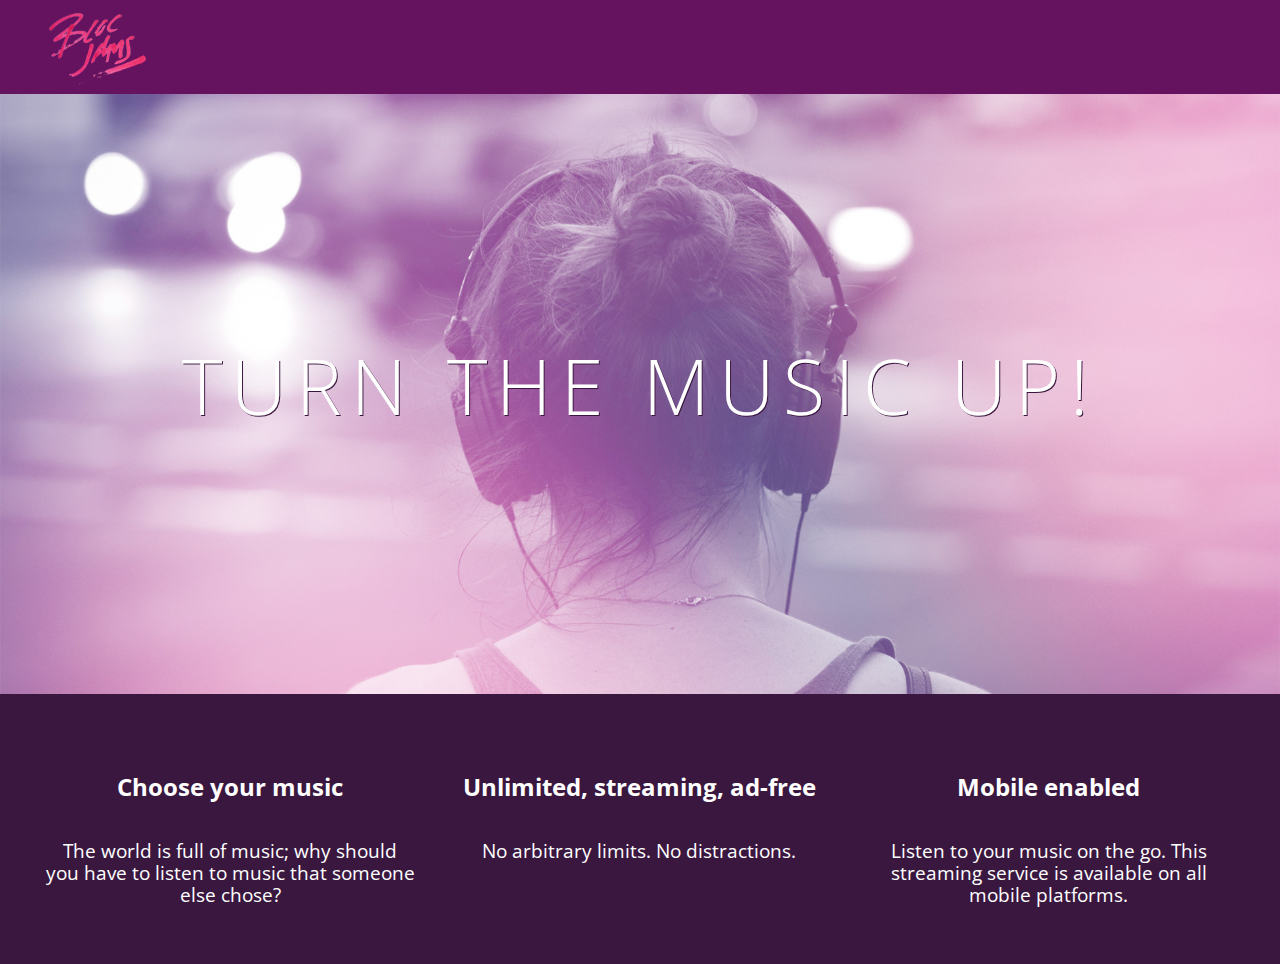
==== commit c042218b: "checkpoint 8 completed" ====
--- a/index.html
+++ b/index.html
@@ -5,10 +5,12 @@
 
 <head>
     <title>Bloc Jams</title>
+    <meta name="viewport" content="width=device-width, initial-scale=1">
     <link rel="stylesheet" type="text/css" href="http://fonts.googleapis.com/css?family=Open+Sans:400,800,600,700,300">
     <link rel="stylesheet" type="text/css" href="http://code.ionicframework.com/ionicons/2.0.1/css/ionicons.min.css">
     <link rel="stylesheet" type="text/css" href="styles/normalize.css">
     <link rel="stylesheet" type="text/css" href="styles/main.css">
+    <link rel="stylesheet" type="text/css" href="styles/landing.css">
 </head>
 <body class="landing">
     <nav class="navbar"> <!-- nav bar -->
@@ -26,18 +28,18 @@
          <section class="hero-content"> <!-- hero content -->
              <h1 class="hero-title">Turn the music up!</h1>
          </section>
-         <section class="selling-points"> <!-- selling points -->
-             <div class="point">
+         <section class="selling-points container"> <!-- selling points -->
+             <div class="point column third">
                  <span class="ion-music-note"></span>
                  <h5 class="point-title">Choose your music</h5>
                  <p class="point-description">The world is full of music; why should you have to listen to music that someone else chose?</p>
              </div>
-             <div class="point">
+             <div class="point column third">
                  <span class="ion-radio-waves"></span>
                  <h5 class="point-title">Unlimited, streaming, ad-free</h5>
                  <p class="point-description">No arbitrary limits. No distractions.</p>
              </div>
-             <div class="point">
+             <div class="point column third">
                  <span class="ion-iphone"></span>
                  <h5 class="point-title">Mobile enabled</h5>
                  <p class="point-description">Listen to your music on the go. This streaming service is available on all mobile platforms.</p>
--- a/styles/main.css
+++ b/styles/main.css
@@ -77,11 +77,34 @@
        color: rgb(233,50,117);
        font-size: 5rem;
    }
-   .clearfix::before,
-   .clearfix::after {
-      content: " ";
-      display: table;
+   .container {
+       margin: 0 auto;
+       max-width: 64rem;
    }
 
-   .clearfix::after {
-      clear: both;
+   /* Medium and small screens (640px) */
+@media (min-width: 640px) {
+    html { font-size: 112%; }
+
+    .column {
+        float: left;
+        padding-left: 1rem;
+        padding-right: 1rem;
+    }
+
+    .column.full { width: 100%; }
+    .column.two-thirds { width: 66.7%; }
+    .column.half { width: 50%; }
+    .column.third { width: 33.3%; }
+    .column.fourth { width: 25%; }
+    .column.flow-opposite { float: right; }  
+
+
+     /* Style information will go here */
+   }
+
+   /* Large screens (1024px) */
+   @media (min-width: 1024px) {
+       html { font-size: 120%; }
+     /* Style information will go here */
+   }
--- a/styles/landing.css
+++ b/styles/landing.css
@@ -0,0 +1,48 @@
+body.landing {
+    background-color: rgb(58,23,63);
+}
+
+.hero-content {
+    position: relative;
+    min-height: 600px;
+    background-image: url(../assets/images/bloc_jams_bg.jpg);
+    background-repeat: no-repeat;
+    background-position: center center;
+    background-size: cover;
+}
+
+.hero-content .hero-title {
+    position: absolute;
+    top: 40%;
+    -webkit-transform: translateY(-50%);
+    -moz-transform: translateY(-50%);
+    transform: translateY(-50%);
+    width: 100%;
+    text-align: center;
+    font-size: 4rem;
+    font-weight: 300;
+    text-transform: uppercase;
+    letter-spacing: 0.5rem;
+    text-shadow: 1px 1px 0px rgb(58,23,63);
+}
+
+.selling-points {
+    position: relative;
+}
+
+.point {
+    position: relative;
+    padding: 2rem;
+    text-align: center;
+}
+
+.point .point-title {
+    font-size: 1.25rem;
+}
+
+.ion-music-note,
+.ion-radio-waves,
+.ion-iphone {
+    color: rgb(233,50,117);
+    font-size: 5rem;
+}
--- a/styles/main.css
+++ b/styles/main.css
@@ -77,11 +77,34 @@
        color: rgb(233,50,117);
        font-size: 5rem;
    }
-   .clearfix::before,
-   .clearfix::after {
-      content: " ";
-      display: table;
+   .container {
+       margin: 0 auto;
+       max-width: 64rem;
    }
 
-   .clearfix::after {
-      clear: both;
+   /* Medium and small screens (640px) */
+@media (min-width: 640px) {
+    html { font-size: 112%; }
+
+    .column {
+        float: left;
+        padding-left: 1rem;
+        padding-right: 1rem;
+    }
+
+    .column.full { width: 100%; }
+    .column.two-thirds { width: 66.7%; }
+    .column.half { width: 50%; }
+    .column.third { width: 33.3%; }
+    .column.fourth { width: 25%; }
+    .column.flow-opposite { float: right; }  
+
+
+     /* Style information will go here */
+   }
+
+   /* Large screens (1024px) */
+   @media (min-width: 1024px) {
+       html { font-size: 120%; }
+     /* Style information will go here */
+   }
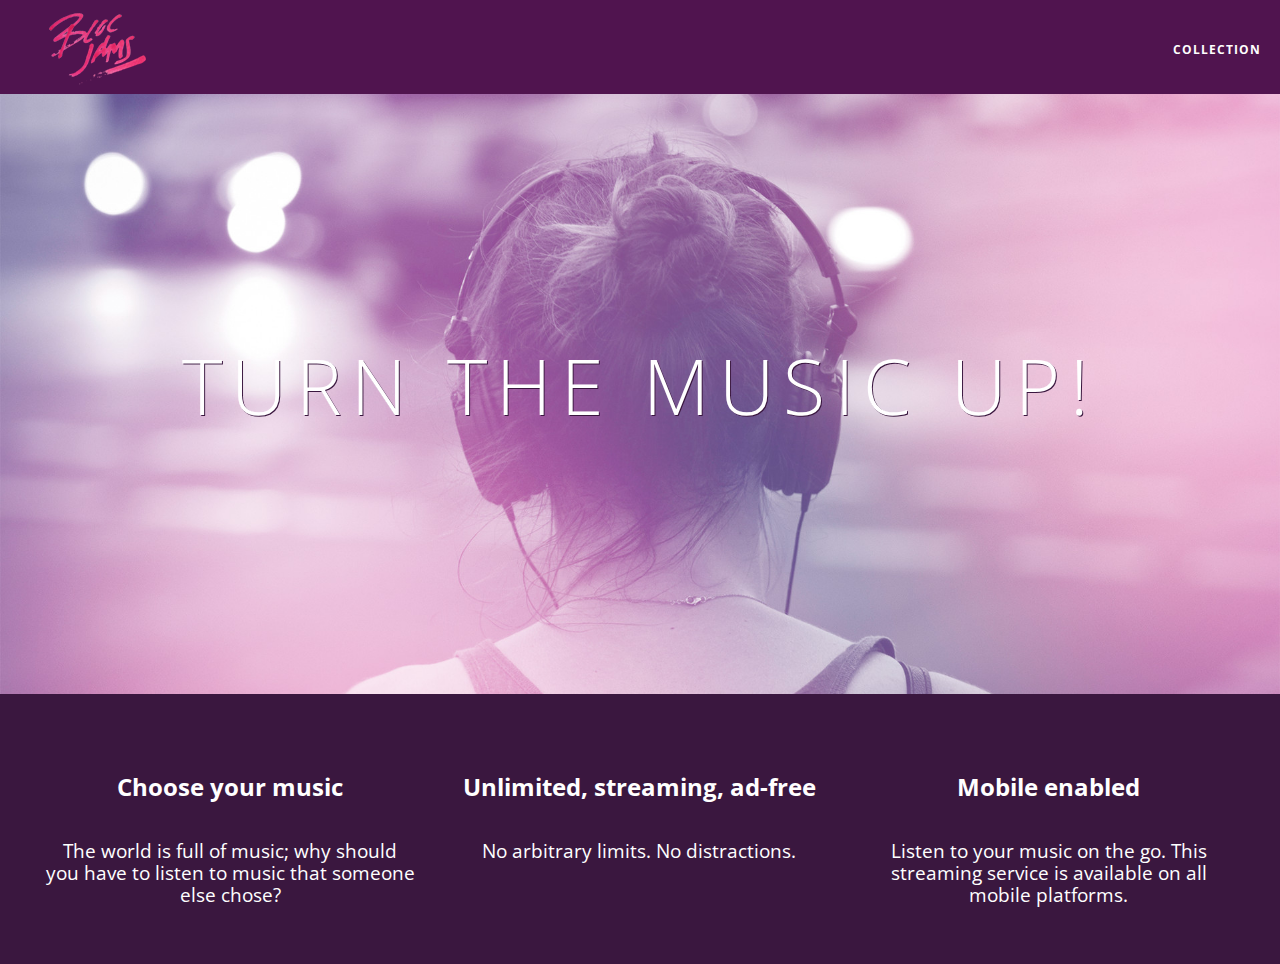
==== commit 0bdf6abc: "checkpoint 9 updated commit" ====
--- a/index.html
+++ b/index.html
@@ -14,7 +14,12 @@
 </head>
 <body class="landing">
     <nav class="navbar"> <!-- nav bar -->
-        <img src="assets/images/bloc_jams_logo.png" alt="bloc jams logo" class="logo">
+        <a href="index.html" class="logo">
+             <img src="assets/images/bloc_jams_logo.png" alt="bloc jams logo">
+        </a>
+        <div class="links-container">
+             <a href="collection.html" class="navbar-link">collection</a>
+        </div>
     </nav>
 
 
@@ -28,7 +33,7 @@
          <section class="hero-content"> <!-- hero content -->
              <h1 class="hero-title">Turn the music up!</h1>
          </section>
-         <section class="selling-points container"> <!-- selling points -->
+         <section class="selling-points container clearfix"> <!-- selling points -->
              <div class="point column third">
                  <span class="ion-music-note"></span>
                  <h5 class="point-title">Choose your music</h5>
--- a/styles/main.css
+++ b/styles/main.css
@@ -19,14 +19,54 @@
  }
 
   .navbar {
+      position: relative;
       padding: 0.5rem;
-      background-color: rgb(101,18,95);
+      /* #1 */
+      background-color: rgba(101,18,95,0.5);
+      /* #2 */
+      z-index: 1;
   }
 
   .navbar .logo {
       position: relative; /* positioning will be explained in a resource */
       left: 2rem;
+      cursor: pointer;  /* produces the finger-pointer icon when you hover over the logo */
+}
+
+  .navbar .links-container {
+      display: table;
+      position: absolute;
+      top: 0;
+      right: 0;
+      height: 100px;
+      color: white;
+      /* #3 */
+      text-decoration: none;
   }
+
+  .links-container .navbar-link {
+      display: table-cell;
+      position: relative;
+      height: 100%;
+      padding-left: 1rem;
+      padding-right: 1rem;
+      /* #4 */
+      vertical-align: middle;
+      color: white;
+      font-size: 0.625rem;
+      letter-spacing: 0.05rem;
+      font-weight: 700;
+      text-transform: uppercase;
+      /* #3 */
+      text-decoration: none;
+      cursor: pointer;
+  }
+
+    /* #5 */
+  .links-container .navbar-link:hover {
+      color: rgb(233,50,117);
+  }
+  
   .hero-content {
       position: relative; /* positioning will be explained in a resource */
       min-height: 600px;  /* hero content element must be _at least_ 600 pixels */
@@ -97,7 +137,7 @@
     .column.half { width: 50%; }
     .column.third { width: 33.3%; }
     .column.fourth { width: 25%; }
-    .column.flow-opposite { float: right; }  
+    .column.flow-opposite { float: right; }
 
 
      /* Style information will go here */
@@ -108,3 +148,13 @@
        html { font-size: 120%; }
      /* Style information will go here */
    }
+
+.clearfix::before,
+.clearfix::after {
+   content: " ";
+   display: table;
+}
+
+.clearfix::after {
+   clear: both;
+}
--- a/styles/main.css
+++ b/styles/main.css
@@ -19,14 +19,54 @@
  }
 
   .navbar {
+      position: relative;
       padding: 0.5rem;
-      background-color: rgb(101,18,95);
+      /* #1 */
+      background-color: rgba(101,18,95,0.5);
+      /* #2 */
+      z-index: 1;
   }
 
   .navbar .logo {
       position: relative; /* positioning will be explained in a resource */
       left: 2rem;
+      cursor: pointer;  /* produces the finger-pointer icon when you hover over the logo */
+}
+
+  .navbar .links-container {
+      display: table;
+      position: absolute;
+      top: 0;
+      right: 0;
+      height: 100px;
+      color: white;
+      /* #3 */
+      text-decoration: none;
   }
+
+  .links-container .navbar-link {
+      display: table-cell;
+      position: relative;
+      height: 100%;
+      padding-left: 1rem;
+      padding-right: 1rem;
+      /* #4 */
+      vertical-align: middle;
+      color: white;
+      font-size: 0.625rem;
+      letter-spacing: 0.05rem;
+      font-weight: 700;
+      text-transform: uppercase;
+      /* #3 */
+      text-decoration: none;
+      cursor: pointer;
+  }
+
+    /* #5 */
+  .links-container .navbar-link:hover {
+      color: rgb(233,50,117);
+  }
+  
   .hero-content {
       position: relative; /* positioning will be explained in a resource */
       min-height: 600px;  /* hero content element must be _at least_ 600 pixels */
@@ -97,7 +137,7 @@
     .column.half { width: 50%; }
     .column.third { width: 33.3%; }
     .column.fourth { width: 25%; }
-    .column.flow-opposite { float: right; }  
+    .column.flow-opposite { float: right; }
 
 
      /* Style information will go here */
@@ -108,3 +148,13 @@
        html { font-size: 120%; }
      /* Style information will go here */
    }
+
+.clearfix::before,
+.clearfix::after {
+   content: " ";
+   display: table;
+}
+
+.clearfix::after {
+   clear: both;
+}
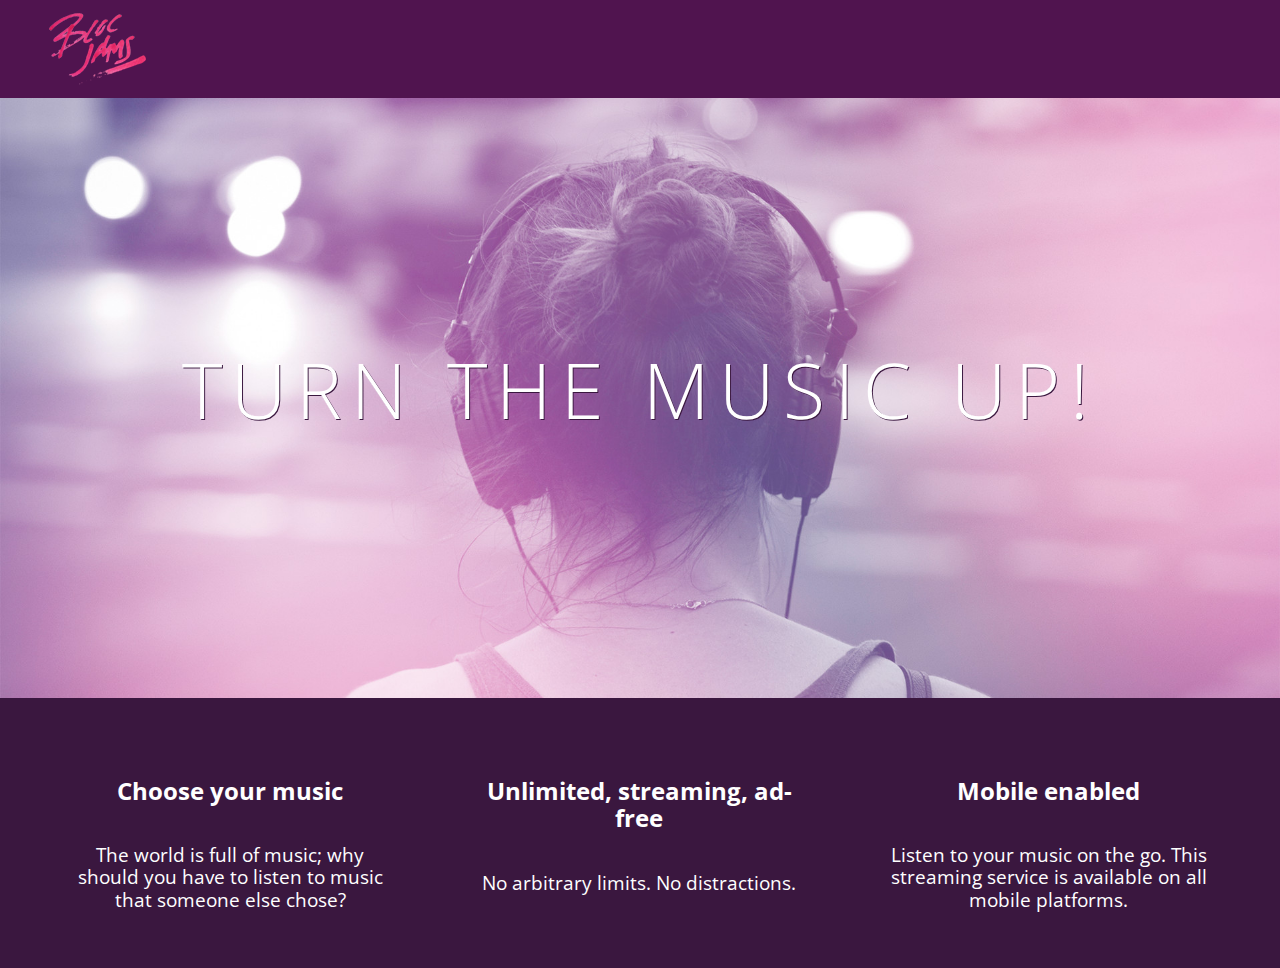
==== commit ae9b6780: "Meeting updates" ====
--- a/index.html
+++ b/index.html
@@ -1,61 +1,38 @@
-<head>
-    <title>Bloc Jams</title>
-    <link rel="stylesheet" type="text/css" href="styles/normalize.css">
-</head>
-
-<head>
-    <title>Bloc Jams</title>
-    <meta name="viewport" content="width=device-width, initial-scale=1">
-    <link rel="stylesheet" type="text/css" href="http://fonts.googleapis.com/css?family=Open+Sans:400,800,600,700,300">
-    <link rel="stylesheet" type="text/css" href="http://code.ionicframework.com/ionicons/2.0.1/css/ionicons.min.css">
-    <link rel="stylesheet" type="text/css" href="styles/normalize.css">
-    <link rel="stylesheet" type="text/css" href="styles/main.css">
-    <link rel="stylesheet" type="text/css" href="styles/landing.css">
-</head>
-<body class="landing">
+<!DOCTYPE html>
+<html>
+  <head>
+      <title>Bloc Jams</title>
+      <meta name="viewport" content="width=device-width, initial-scale=1">
+      <link rel="stylesheet" type="text/css" href="http://fonts.googleapis.com/css?family=Open+Sans:400,800,600,700,300">
+      <link rel="stylesheet" type="text/css" href="http://code.ionicframework.com/ionicons/2.0.1/css/ionicons.min.css">
+      <link rel="stylesheet" type="text/css" href="styles/normalize.css">
+      <link rel="stylesheet" type="text/css" href="styles/main.css">
+      <link rel="stylesheet" type="text/css" href="styles/landing.css">
+  </head>
+  <body class="landing">
     <nav class="navbar"> <!-- nav bar -->
-        <a href="index.html" class="logo">
-             <img src="assets/images/bloc_jams_logo.png" alt="bloc jams logo">
-        </a>
-        <div class="links-container">
-             <a href="collection.html" class="navbar-link">collection</a>
-        </div>
+      <img src="assets/images/bloc_jams_logo.png" alt="bloc jams logo" class="logo">
     </nav>
 
-
- <html>
-     <head>
-         <title>Bloc Jams</title>
-     </head>
-     <body>
-         <nav> <!-- navigation bar -->
-         </nav>
-         <section class="hero-content"> <!-- hero content -->
-             <h1 class="hero-title">Turn the music up!</h1>
-         </section>
-         <section class="selling-points container clearfix"> <!-- selling points -->
-             <div class="point column third">
-                 <span class="ion-music-note"></span>
-                 <h5 class="point-title">Choose your music</h5>
-                 <p class="point-description">The world is full of music; why should you have to listen to music that someone else chose?</p>
-             </div>
-             <div class="point column third">
-                 <span class="ion-radio-waves"></span>
-                 <h5 class="point-title">Unlimited, streaming, ad-free</h5>
-                 <p class="point-description">No arbitrary limits. No distractions.</p>
-             </div>
-             <div class="point column third">
-                 <span class="ion-iphone"></span>
-                 <h5 class="point-title">Mobile enabled</h5>
-                 <p class="point-description">Listen to your music on the go. This streaming service is available on all mobile platforms.</p>
-             </div>
-         </div>
-     </body>
-     <head>
-         <title>Bloc Jams</title>
-         <meta name="viewport" content="width=device-width, initial-scale=1">
-         <link rel="stylesheet" type="text/css" href="http://fonts.googleapis.com/css?family=Open+Sans:400,800,600,700,300">
-         <link rel="stylesheet" type="text/css" href="http://code.ionicframework.com/ionicons/2.0.1/css/ionicons.min.css">
-         <link rel="stylesheet" type="text/css" href="styles/normalize.css">
-         <link rel="stylesheet" type="text/css" href="styles/main.css">
-     </head>
+   <section class="hero-content"> <!-- hero content -->
+       <h1 class="hero-title">Turn the music up!</h1>
+   </section>
+   <section class="selling-points container clearfix"> <!-- selling points -->
+       <div class="point column third">
+           <span class="ion-music-note"></span>
+           <h5 class="point-title">Choose your music</h5>
+           <p class="point-description">The world is full of music; why should you have to listen to music that someone else chose?</p>
+       </div>
+       <div class="point column third">
+           <span class="ion-radio-waves"></span>
+           <h5 class="point-title">Unlimited, streaming, ad-free</h5>
+           <p class="point-description">No arbitrary limits. No distractions.</p>
+       </div>
+       <div class="point column third">
+           <span class="ion-iphone"></span>
+           <h5 class="point-title">Mobile enabled</h5>
+           <p class="point-description">Listen to your music on the go. This streaming service is available on all mobile platforms.</p>
+       </div>
+     </section>
+   </body>
+</html>
--- a/styles/main.css
+++ b/styles/main.css
@@ -66,7 +66,10 @@
   .links-container .navbar-link:hover {
       color: rgb(233,50,117);
   }
-  
+
+  .links-container .navbar-link:active {
+      background-color: white;
+  }
   .hero-content {
       position: relative; /* positioning will be explained in a resource */
       min-height: 600px;  /* hero content element must be _at least_ 600 pixels */
